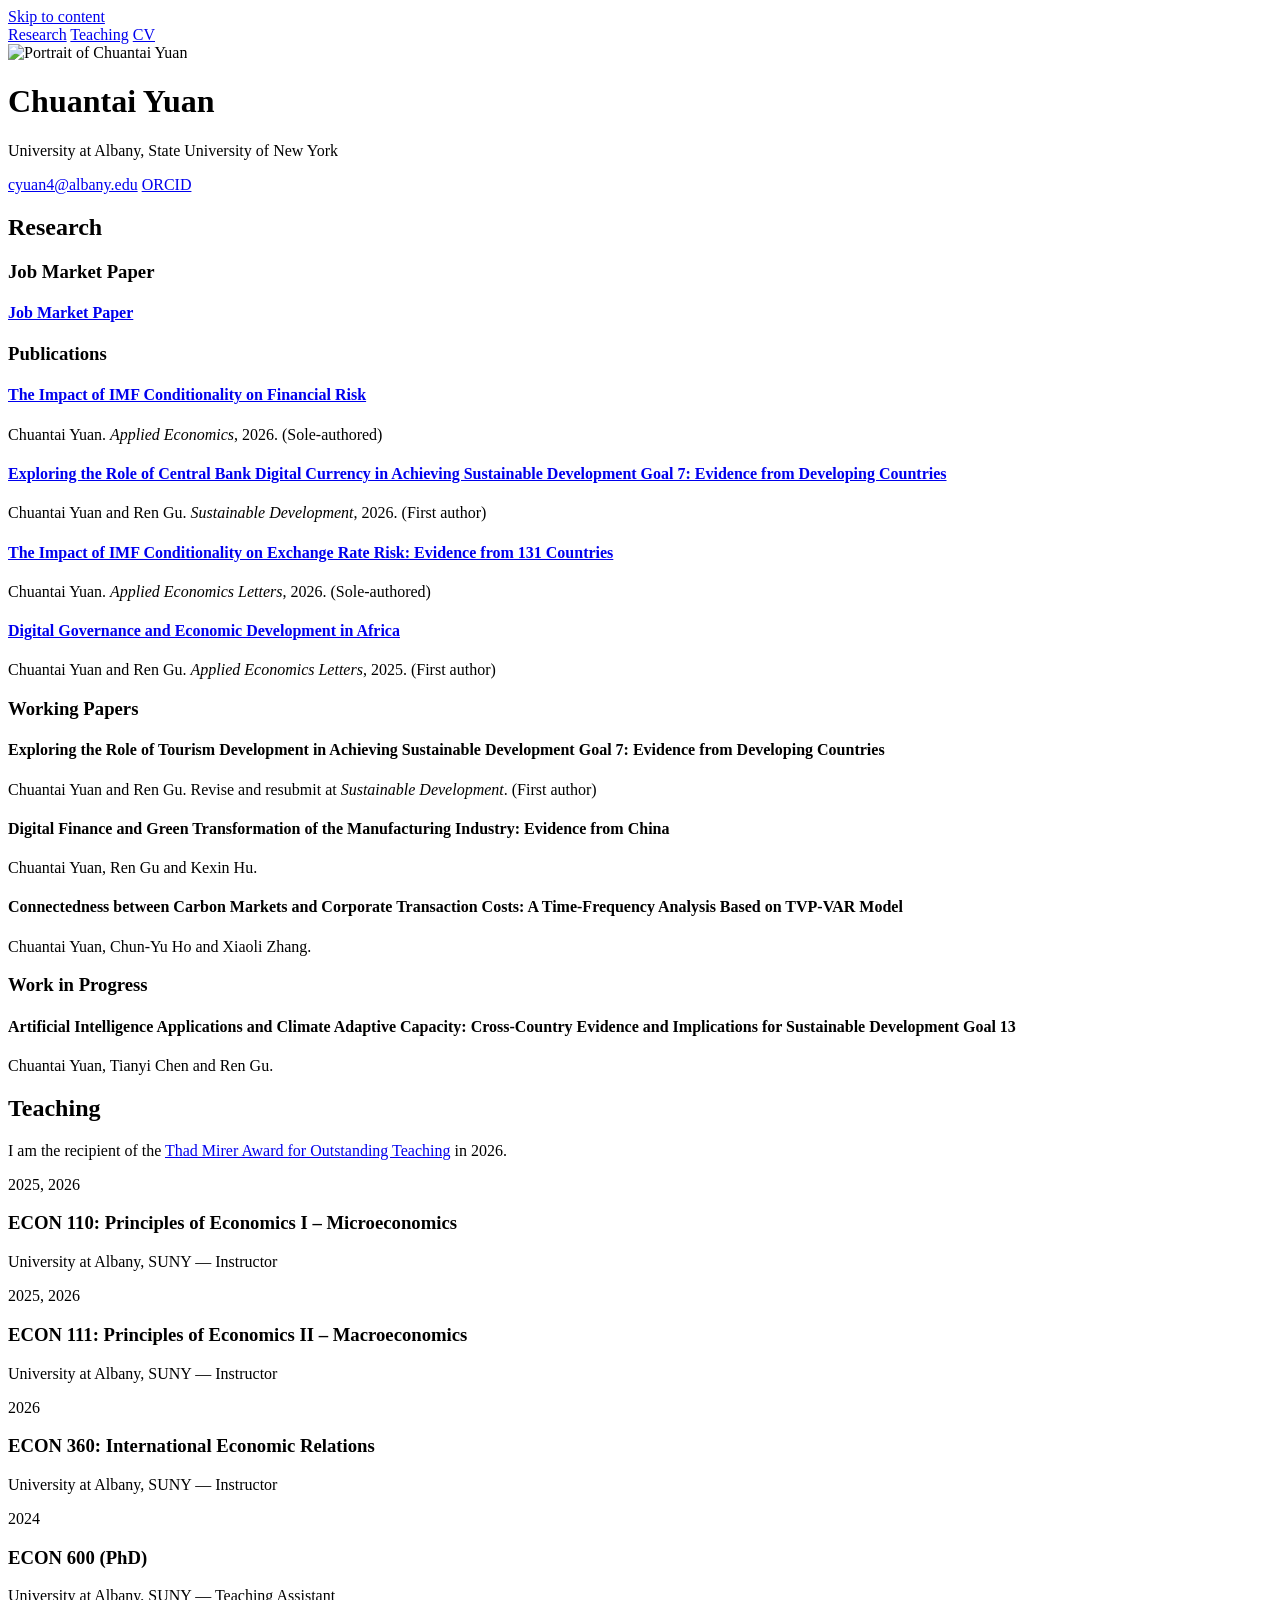
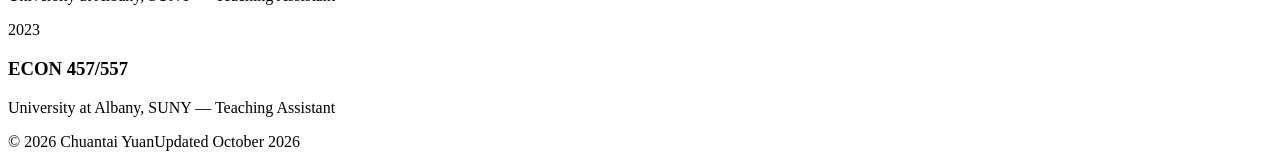
==== index.html @ 96037ec6 "Remove "PhD Student in Economics" from the profile affiliation line Co-Authored-By: Claude Opus 5.5 " ====
<!doctype html>
<html lang="en">
<head>
  <meta charset="utf-8">
  <meta name="viewport" content="width=device-width, initial-scale=1">
  <meta name="description" content="Chuantai Yuan is a PhD student in Economics at the University at Albany, State University of New York.">
  <meta name="author" content="Chuantai Yuan">
  <title>Chuantai Yuan</title>
  <link rel="canonical" href="https://chuantaiyuan.github.io/">
  <script type="application/ld+json">
  {
    "@context": "https://schema.org",
    "@type": "Person",
    "name": "Chuantai Yuan",
    "url": "https://chuantaiyuan.github.io/",
    "jobTitle": "PhD Student in Economics",
    "affiliation": {
      "@type": "CollegeOrUniversity",
      "name": "University at Albany, State University of New York"
    },
    "sameAs": [
      "https://orcid.org/0009-0007-8025-1393",
      "https://github.com/chuantaiyuan"
    ]
  }
  </script>
  <link rel="icon" href="assets/img/headshot.svg" type="image/svg+xml">
  <link rel="stylesheet" href="./home.css">
</head>

<body>
  <a class="skip-link" href="#main">Skip to content</a>
  <div class="page-shell">
    <nav class="site-nav" aria-label="Main navigation">
      <a href="#research">Research</a>
      <a href="#teaching">Teaching</a>
      <!-- TODO: upload CV PDF to assets/pdf/cv.pdf -->
      <a href="assets/pdf/cv.pdf">CV</a>
    </nav>

    <main id="main" tabindex="-1">
      <header class="profile" id="top">
        <div class="profile-portrait">
          <img class="profile-photo" src="assets/img/headshot.svg" alt="Portrait of Chuantai Yuan" width="340" height="340">
        </div>
        <div class="profile-details">
          <h1>Chuantai Yuan</h1>
          <p class="affiliation">University at Albany, State University of New York</p>
          <div class="contact-line" aria-label="Contact and profile links">
            <a href="mailto:cyuan4@albany.edu">cyuan4@albany.edu</a>
            <a href="https://orcid.org/0009-0007-8025-1393">ORCID</a>
          </div>
        </div>
        <div class="intro"><!-- Future Research Introduction: Add biography text here --></div>
      </header>

      <section id="research" aria-labelledby="research-heading">
        <h2 id="research-heading">Research</h2>

        <section class="research-group" aria-labelledby="jmp-heading">
          <h3 class="subheading" id="jmp-heading">Job Market Paper</h3>

          <!-- TODO: replace with the real title and update the href to the actual PDF/page -->
          <article class="paper">
            <h4><a href="assets/pdf/jmp.pdf">Job Market Paper</a></h4>
          </article>
        </section>

        <section class="research-group" aria-labelledby="publications-heading">
          <h3 class="subheading" id="publications-heading">Publications</h3>

          <article class="paper">
            <h4><a href="https://doi.org/10.1080/00036846.2026.2697057">The Impact of IMF Conditionality on Financial Risk</a></h4>
            <p>Chuantai Yuan. <em>Applied Economics</em>, 2026. (Sole-authored)</p>
          </article>

          <article class="paper">
            <h4><a href="https://doi.org/10.1002/sd.71508">Exploring the Role of Central Bank Digital Currency in Achieving Sustainable Development Goal 7: Evidence from Developing Countries</a></h4>
            <p>Chuantai Yuan and Ren Gu. <em>Sustainable Development</em>, 2026. (First author)</p>
          </article>

          <article class="paper">
            <h4><a href="https://doi.org/10.1080/13504851.2026.2763026">The Impact of IMF Conditionality on Exchange Rate Risk: Evidence from 131 Countries</a></h4>
            <p>Chuantai Yuan. <em>Applied Economics Letters</em>, 2026. (Sole-authored)</p>
          </article>

          <article class="paper">
            <h4><a href="https://doi.org/10.1080/13504851.2025.2584468">Digital Governance and Economic Development in Africa</a></h4>
            <p>Chuantai Yuan and Ren Gu. <em>Applied Economics Letters</em>, 2025. (First author)</p>
          </article>
        </section>

        <section class="research-group" aria-labelledby="working-papers-heading">
          <h3 class="subheading" id="working-papers-heading">Working Papers</h3>

          <article class="paper">
            <h4>Exploring the Role of Tourism Development in Achieving Sustainable Development Goal 7: Evidence from Developing Countries</h4>
            <p>Chuantai Yuan and Ren Gu. Revise and resubmit at <em>Sustainable Development</em>. (First author)</p>
          </article>

          <article class="paper">
            <h4>Digital Finance and Green Transformation of the Manufacturing Industry: Evidence from China</h4>
            <p>Chuantai Yuan, Ren Gu and Kexin Hu.</p>
          </article>

          <article class="paper">
            <h4>Connectedness between Carbon Markets and Corporate Transaction Costs: A Time-Frequency Analysis Based on TVP-VAR Model</h4>
            <p>Chuantai Yuan, Chun-Yu Ho and Xiaoli Zhang.</p>
          </article>
        </section>

        <section class="research-group" aria-labelledby="work-in-progress-heading">
          <h3 class="subheading" id="work-in-progress-heading">Work in Progress</h3>

          <article class="paper">
            <h4>Artificial Intelligence Applications and Climate Adaptive Capacity: Cross-Country Evidence and Implications for Sustainable Development Goal 13</h4>
            <p>Chuantai Yuan, Tianyi Chen and Ren Gu.</p>
          </article>
        </section>
      </section>

      <section id="teaching" aria-labelledby="teaching-heading">
        <h2 id="teaching-heading">Teaching</h2>

        <p class="entry-meta">I am the recipient of the <a href="https://www.albany.edu/economics/news/2026-2026-graduate-student-award-winners">Thad Mirer Award for Outstanding Teaching</a> in 2026.</p>

        <div class="dated-entry">
          <p class="date">2025, 2026</p>
          <div>
            <h3>ECON 110: Principles of Economics I &ndash; Microeconomics</h3>
            <p class="institution">University at Albany, SUNY &mdash; Instructor</p>
          </div>
        </div>

        <div class="dated-entry">
          <p class="date">2025, 2026</p>
          <div>
            <h3>ECON 111: Principles of Economics II &ndash; Macroeconomics</h3>
            <p class="institution">University at Albany, SUNY &mdash; Instructor</p>
          </div>
        </div>

        <div class="dated-entry">
          <p class="date">2026</p>
          <div>
            <h3>ECON 360: International Economic Relations</h3>
            <p class="institution">University at Albany, SUNY &mdash; Instructor</p>
          </div>
        </div>

        <div class="dated-entry">
          <p class="date">2024</p>
          <div>
            <h3>ECON 600 (PhD)</h3>
            <p class="institution">University at Albany, SUNY &mdash; Teaching Assistant</p>
          </div>
        </div>

        <div class="dated-entry">
          <p class="date">2023</p>
          <div>
            <h3>ECON 457/557</h3>
            <p class="institution">University at Albany, SUNY &mdash; Teaching Assistant</p>
          </div>
        </div>
      </section>
    </main>

    <footer><span>&copy; 2026 Chuantai Yuan</span><span>Updated October 2026</span></footer>
  </div>
</body>
</html>
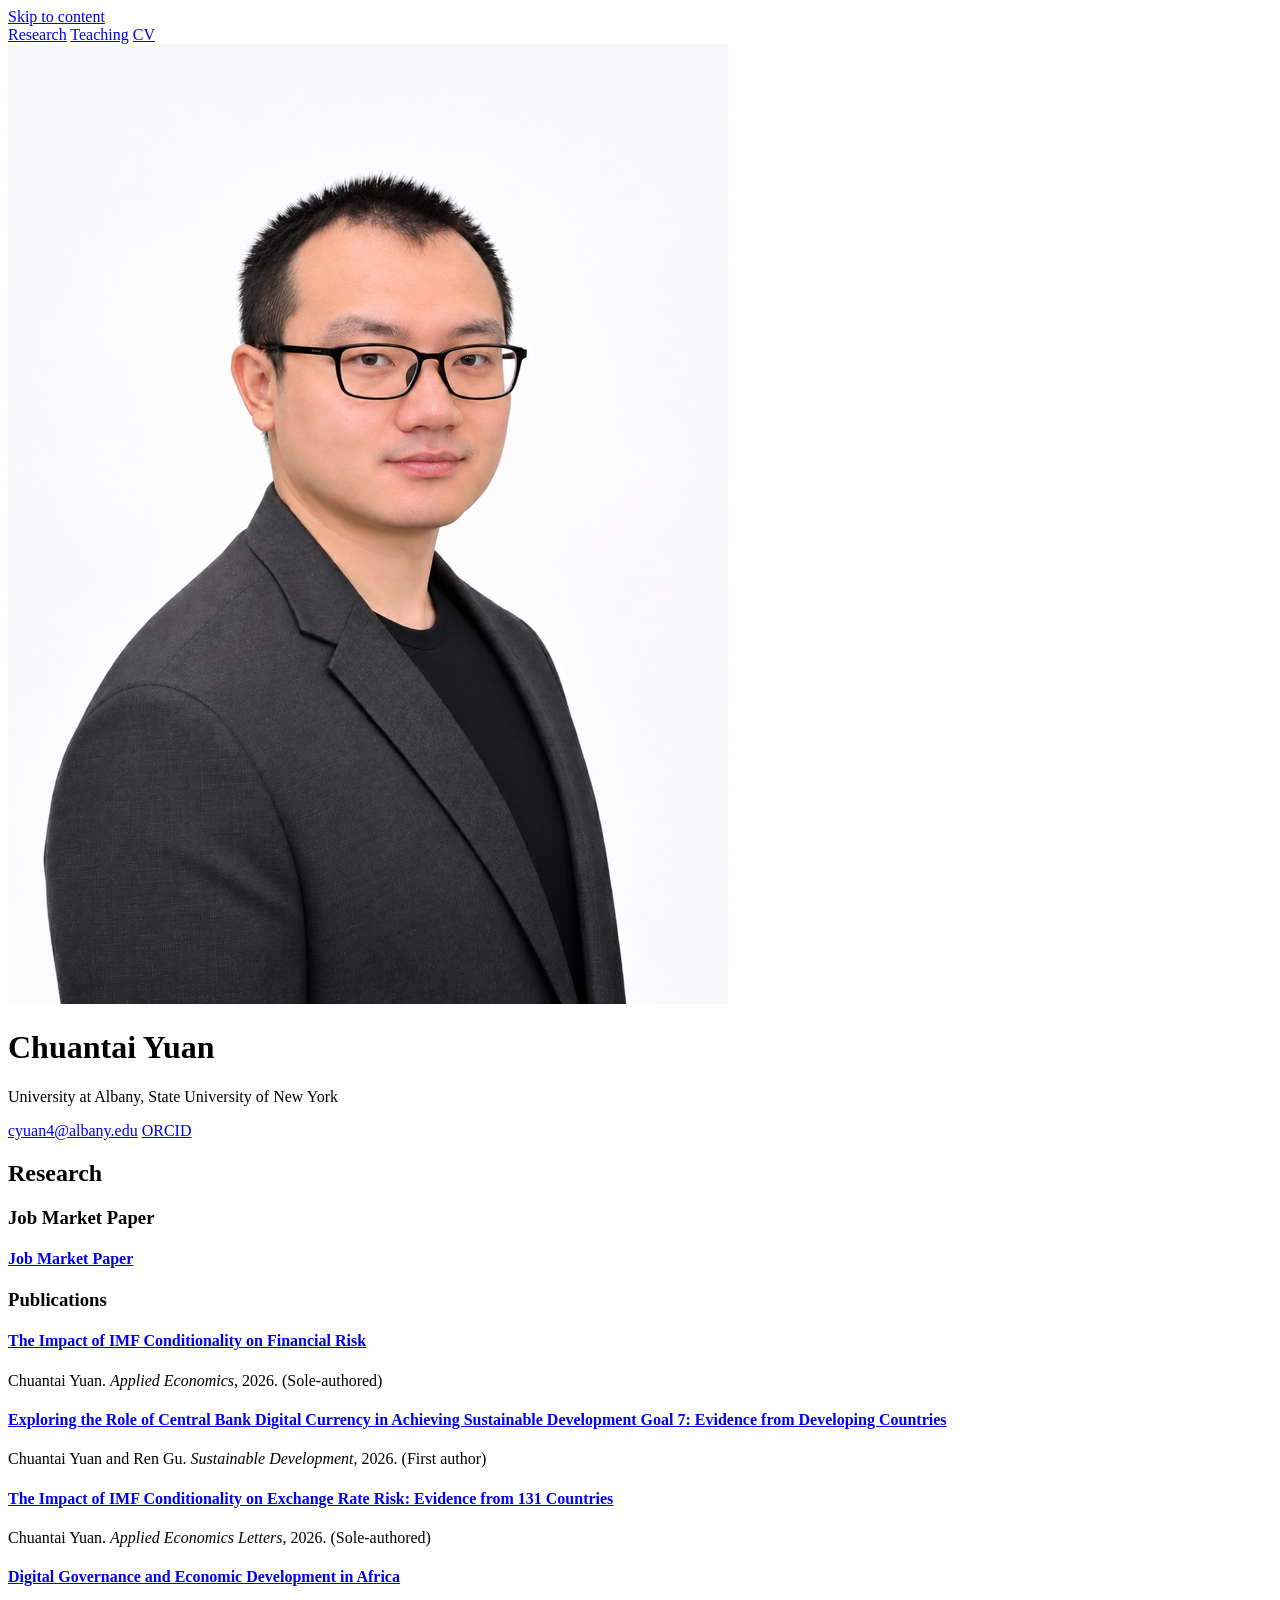
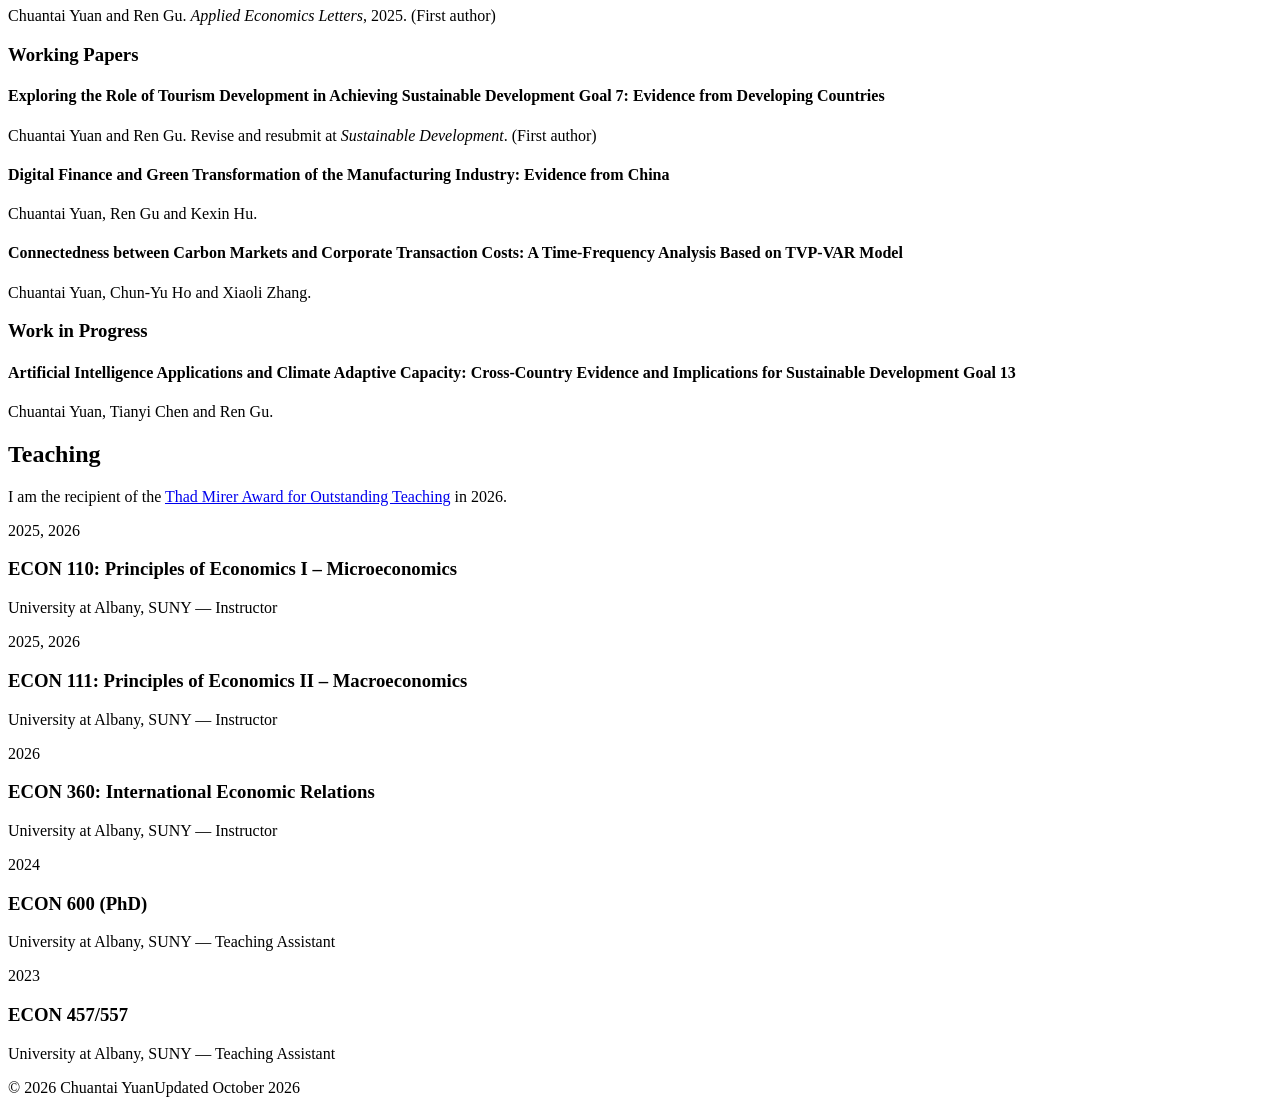
==== commit f43b9dc4: "Replace placeholder headshot with real profile photo Web-sized 720x960 JPEG (3:4, matching the portr" ====
--- a/index.html
+++ b/index.html
@@ -41,7 +41,7 @@
     <main id="main" tabindex="-1">
       <header class="profile" id="top">
         <div class="profile-portrait">
-          <img class="profile-photo" src="assets/img/headshot.svg" alt="Portrait of Chuantai Yuan" width="340" height="340">
+          <img class="profile-photo" src="assets/img/chuantaiyuan.jpg" alt="Portrait of Chuantai Yuan" width="720" height="960">
         </div>
         <div class="profile-details">
           <h1>Chuantai Yuan</h1>
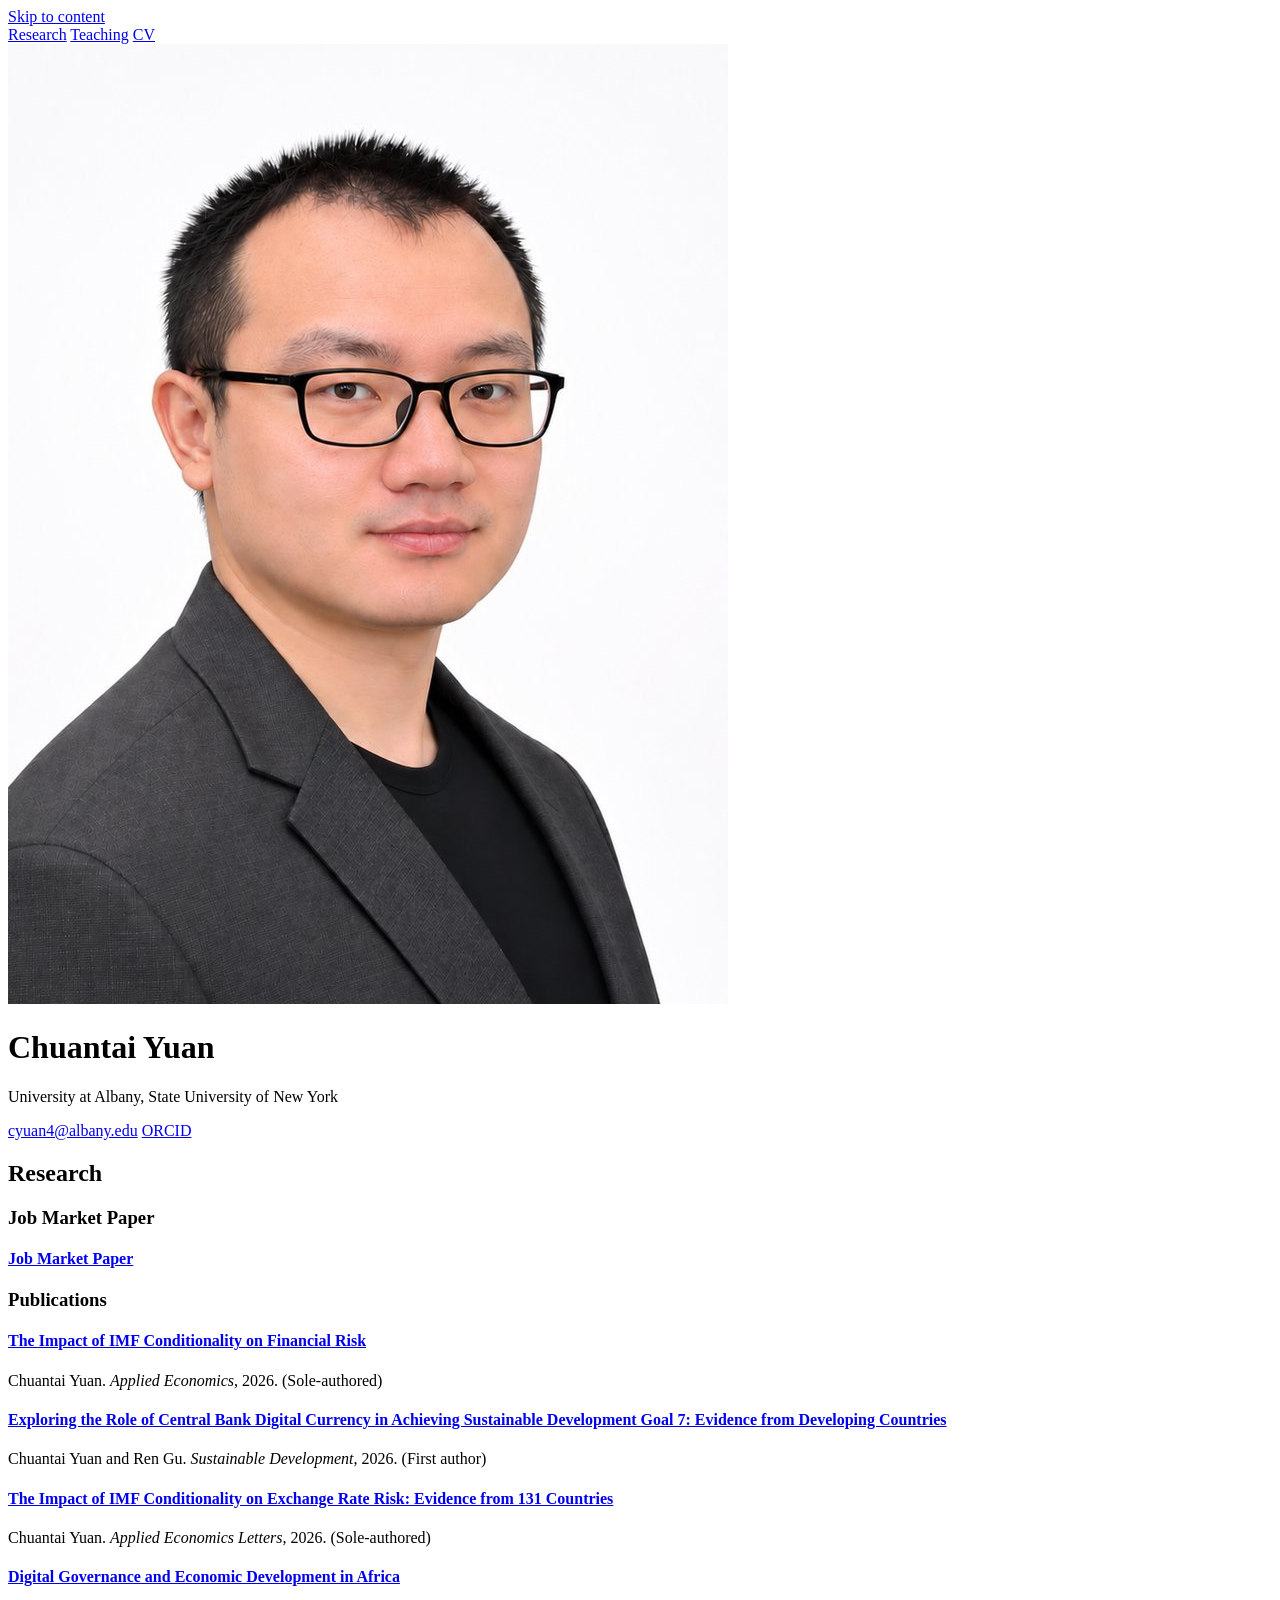
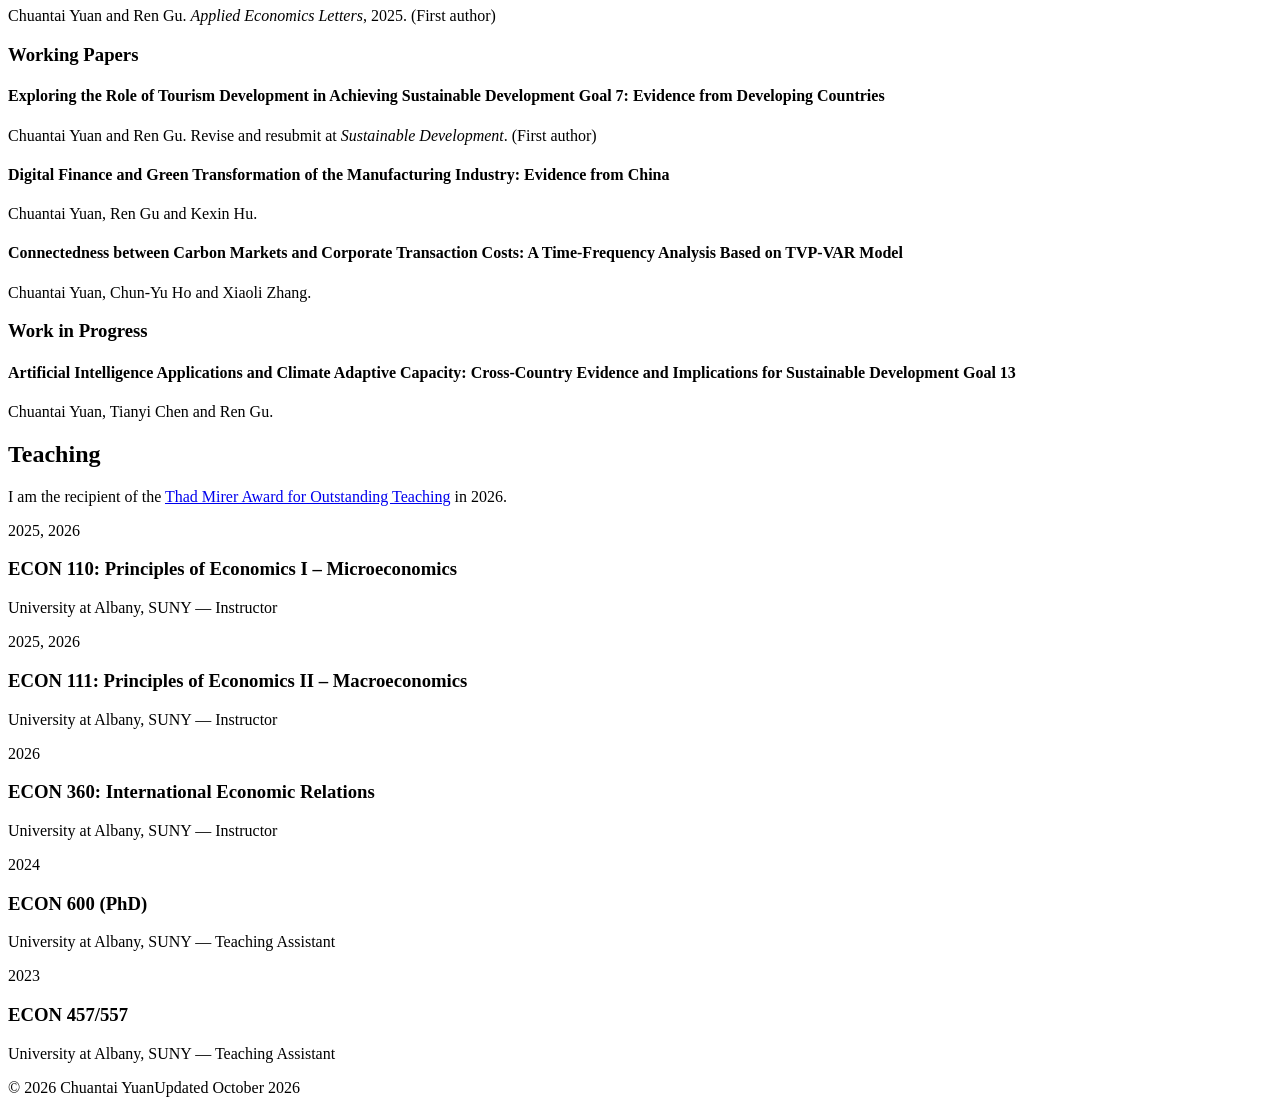
==== commit 0991ba7b: "Rename profile photo so browsers fetch the cropped version The cropped photo kept the old file name," ====
--- a/index.html
+++ b/index.html
@@ -41,7 +41,7 @@
     <main id="main" tabindex="-1">
       <header class="profile" id="top">
         <div class="profile-portrait">
-          <img class="profile-photo" src="assets/img/chuantaiyuan.jpg" alt="Portrait of Chuantai Yuan" width="720" height="960">
+          <img class="profile-photo" src="assets/img/chuantaiyuan-headshot.jpg" alt="Portrait of Chuantai Yuan" width="720" height="960">
         </div>
         <div class="profile-details">
           <h1>Chuantai Yuan</h1>
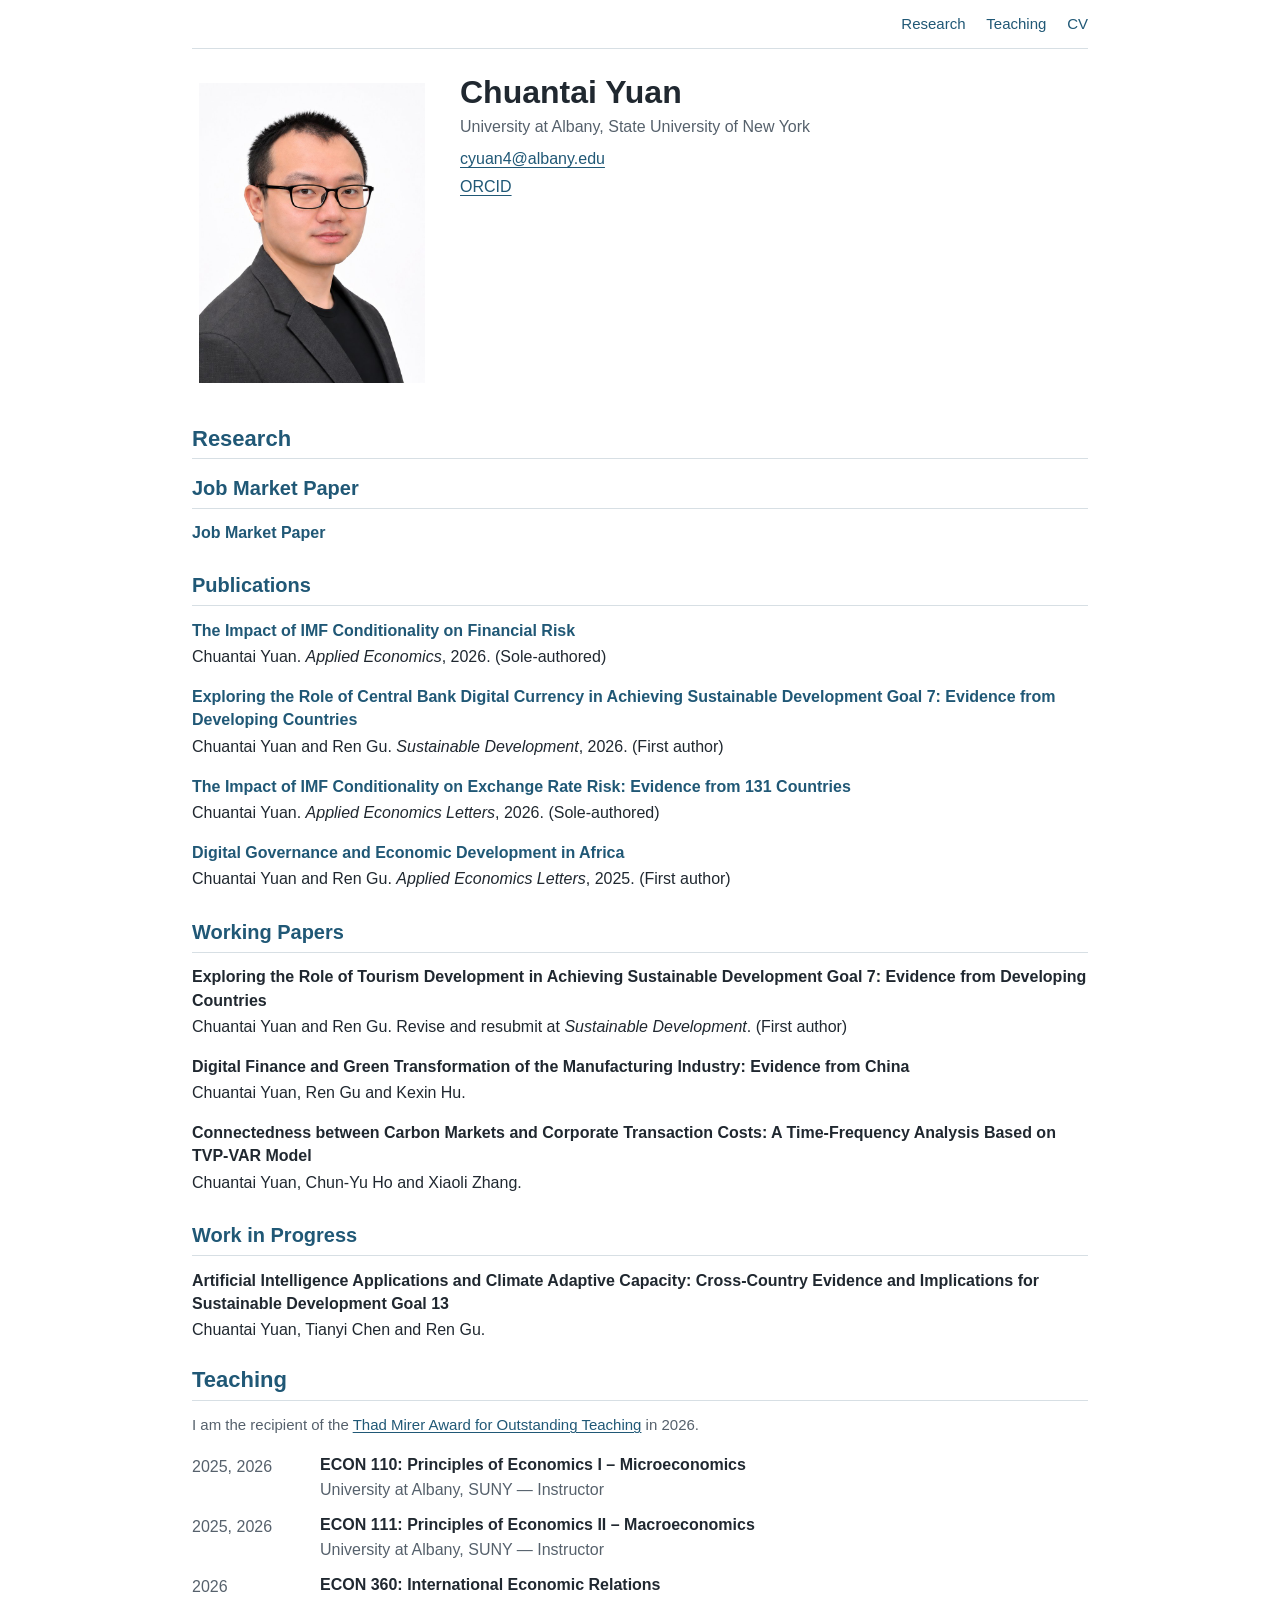
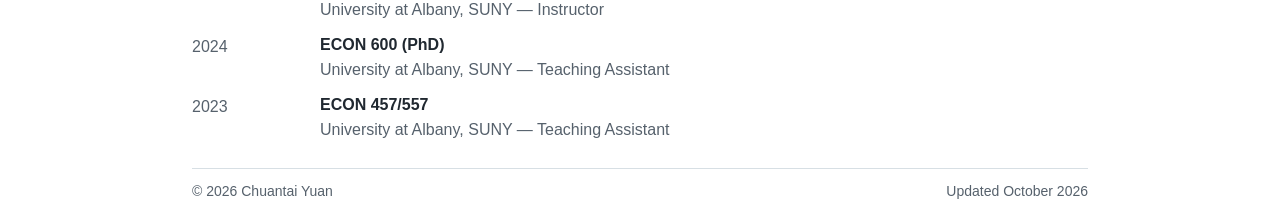
==== commit c8a838fd: "Shrink desktop profile photo column from 17rem to 15rem Also version the stylesheet link so browsers" ====
--- a/index.html
+++ b/index.html
@@ -25,7 +25,7 @@
   }
   </script>
   <link rel="icon" href="assets/img/headshot.svg" type="image/svg+xml">
-  <link rel="stylesheet" href="./home.css">
+  <link rel="stylesheet" href="./home.css?v=2">
 </head>
 
 <body>
--- a/home.css
+++ b/home.css
@@ -0,0 +1,85 @@
+/*
+ * Structure and class names adapted from Haotian Zheng's personal website
+ * template (https://github.com/HaotianZheng-Econ/HaotianZheng-Econ.github.io),
+ * used under the MIT License -- see LICENSE. Colors, copy, and content below
+ * belong to Chuantai Yuan.
+ */
+
+:root {
+  color-scheme: light;
+  --ink: #202830;
+  --muted: #56616c;
+  --accent: #205876;
+  --line: #d7dfe4;
+  --sans: Optima, Candara, Calibri, "Segoe UI", Arial, sans-serif;
+}
+* { box-sizing: border-box; }
+html { scroll-behavior: smooth; scroll-padding-top: 1rem; }
+body {
+  margin: 0;
+  background: #fff;
+  color: var(--ink);
+  font: 1rem/1.5 var(--sans);
+  overflow-wrap: break-word;
+}
+a { color: var(--accent); text-underline-offset: .16em; }
+a:hover { color: #123b52; }
+a:focus-visible { outline: 2px solid var(--accent); outline-offset: 4px; }
+.page-shell { width: min(100% - 3rem, 56rem); margin: 0 auto; }
+.skip-link { position: absolute; left: 1rem; top: .5rem; transform: translateY(-180%); background: #fff; padding: .5rem; }
+.skip-link:focus { transform: translateY(0); }
+.site-nav { display: flex; flex-wrap: wrap; gap: .35rem 1.3rem; justify-content: flex-end; padding: .8rem 0; border-bottom: 1px solid var(--line); }
+.site-nav a { font-size: .9375rem; text-decoration: none; }
+.profile { display: grid; grid-template-columns: 15rem minmax(0, 1fr); grid-template-rows: auto 1fr; grid-template-areas: "portrait details" "portrait intro"; column-gap: 1.75rem; row-gap: .7rem; padding: 1.5rem 0 .5rem; }
+.profile-portrait { grid-area: portrait; align-self: center; width: 100%; aspect-ratio: 3 / 4; display: grid; place-items: center; }
+.profile-photo { display: block; width: 94%; height: auto; }
+.profile-details { grid-area: details; align-self: start; min-width: 0; }
+h1, h2, h3, h4, p { margin: 0; }
+h1 { font-size: 2rem; line-height: 1.2; font-weight: 600; margin-bottom: .25rem; }
+.affiliation { color: var(--muted); margin-bottom: .5rem; }
+.contact-line { display: flex; flex-wrap: wrap; gap: .2rem 1rem; font-size: 1rem; overflow-wrap: anywhere; }
+.contact-line > a:first-child { flex-basis: 100%; }
+.intro { grid-area: intro; align-self: end; min-width: 0; font: 1rem/1.55 Georgia, "Times New Roman", serif; }
+.intro:empty { display: none; }
+.intro p + p { margin-top: .65rem; }
+section { margin-top: 1.5rem; }
+h2 { font-size: 1.375rem; line-height: 1.3; color: var(--accent); padding-bottom: .3rem; margin-bottom: .85rem; border-bottom: 1px solid var(--line); }
+h3, h4 { font-size: 1rem; line-height: 1.45; font-weight: 600; }
+.dated-entry { display: grid; grid-template-columns: 7rem minmax(0, 1fr); gap: 1rem; margin-bottom: .65rem; }
+.dated-entry p { margin-top: .15rem; }
+.institution { font-weight: 500; color: var(--muted); }
+.date { color: var(--muted); white-space: nowrap; }
+.research-group { margin-top: 1.65rem; }
+.research-group:first-of-type { margin-top: .9rem; }
+.subheading { color: var(--accent); font-size: 1.25rem; font-weight: 650; padding-bottom: .3rem; border-bottom: 1px solid var(--line); margin: 0 0 .8rem; }
+.paper { margin-bottom: 1rem; }
+.paper:last-child { margin-bottom: 0; }
+.paper p { margin-top: .2rem; }
+.paper h4 a { text-decoration: none; }
+.paper h4 a:hover { text-decoration: underline; }
+.entry-meta { color: var(--muted); font-size: .9375rem; margin-bottom: 1rem; }
+footer { display: flex; justify-content: space-between; gap: .5rem 1rem; flex-wrap: wrap; border-top: 1px solid var(--line); margin-top: 1.6rem; padding: .75rem 0 1.25rem; color: var(--muted); font-size: .875rem; }
+@media (max-width: 56rem) {
+  .profile { grid-template-columns: 9rem minmax(0, 1fr); grid-template-rows: auto auto; grid-template-areas: "portrait details" "intro intro"; gap: 1rem; }
+  .profile-details { align-self: stretch; display: flex; flex-direction: column; justify-content: space-between; }
+  .intro { align-self: start; }
+}
+@media (max-width: 640px) {
+  .page-shell { width: calc(100% - 2rem); }
+  .site-nav { justify-content: flex-start; gap: .3rem 1rem; }
+  .profile { grid-template-columns: clamp(80px, 28vw, 112px) minmax(0, 1fr); grid-template-areas: "portrait details" "intro intro"; gap: 1rem; padding-top: 1.25rem; }
+  h1 { font-size: clamp(1.4rem, 5.8vw, 1.8rem); }
+  .affiliation { line-height: 1.4; }
+  .contact-line { column-gap: .8rem; font-size: .9375rem; }
+  .dated-entry { grid-template-columns: 1fr; gap: .1rem; margin-bottom: .65rem; }
+}
+@media (prefers-reduced-motion: reduce) { html { scroll-behavior: auto; } }
+@media print {
+  .site-nav, .skip-link { display: none; }
+  .page-shell { width: 100%; }
+  body { font-size: 10pt; }
+  section { break-inside: auto; }
+  h2, h3 { break-after: avoid; }
+  .paper, .dated-entry { break-inside: avoid; }
+  a { color: inherit; }
+}
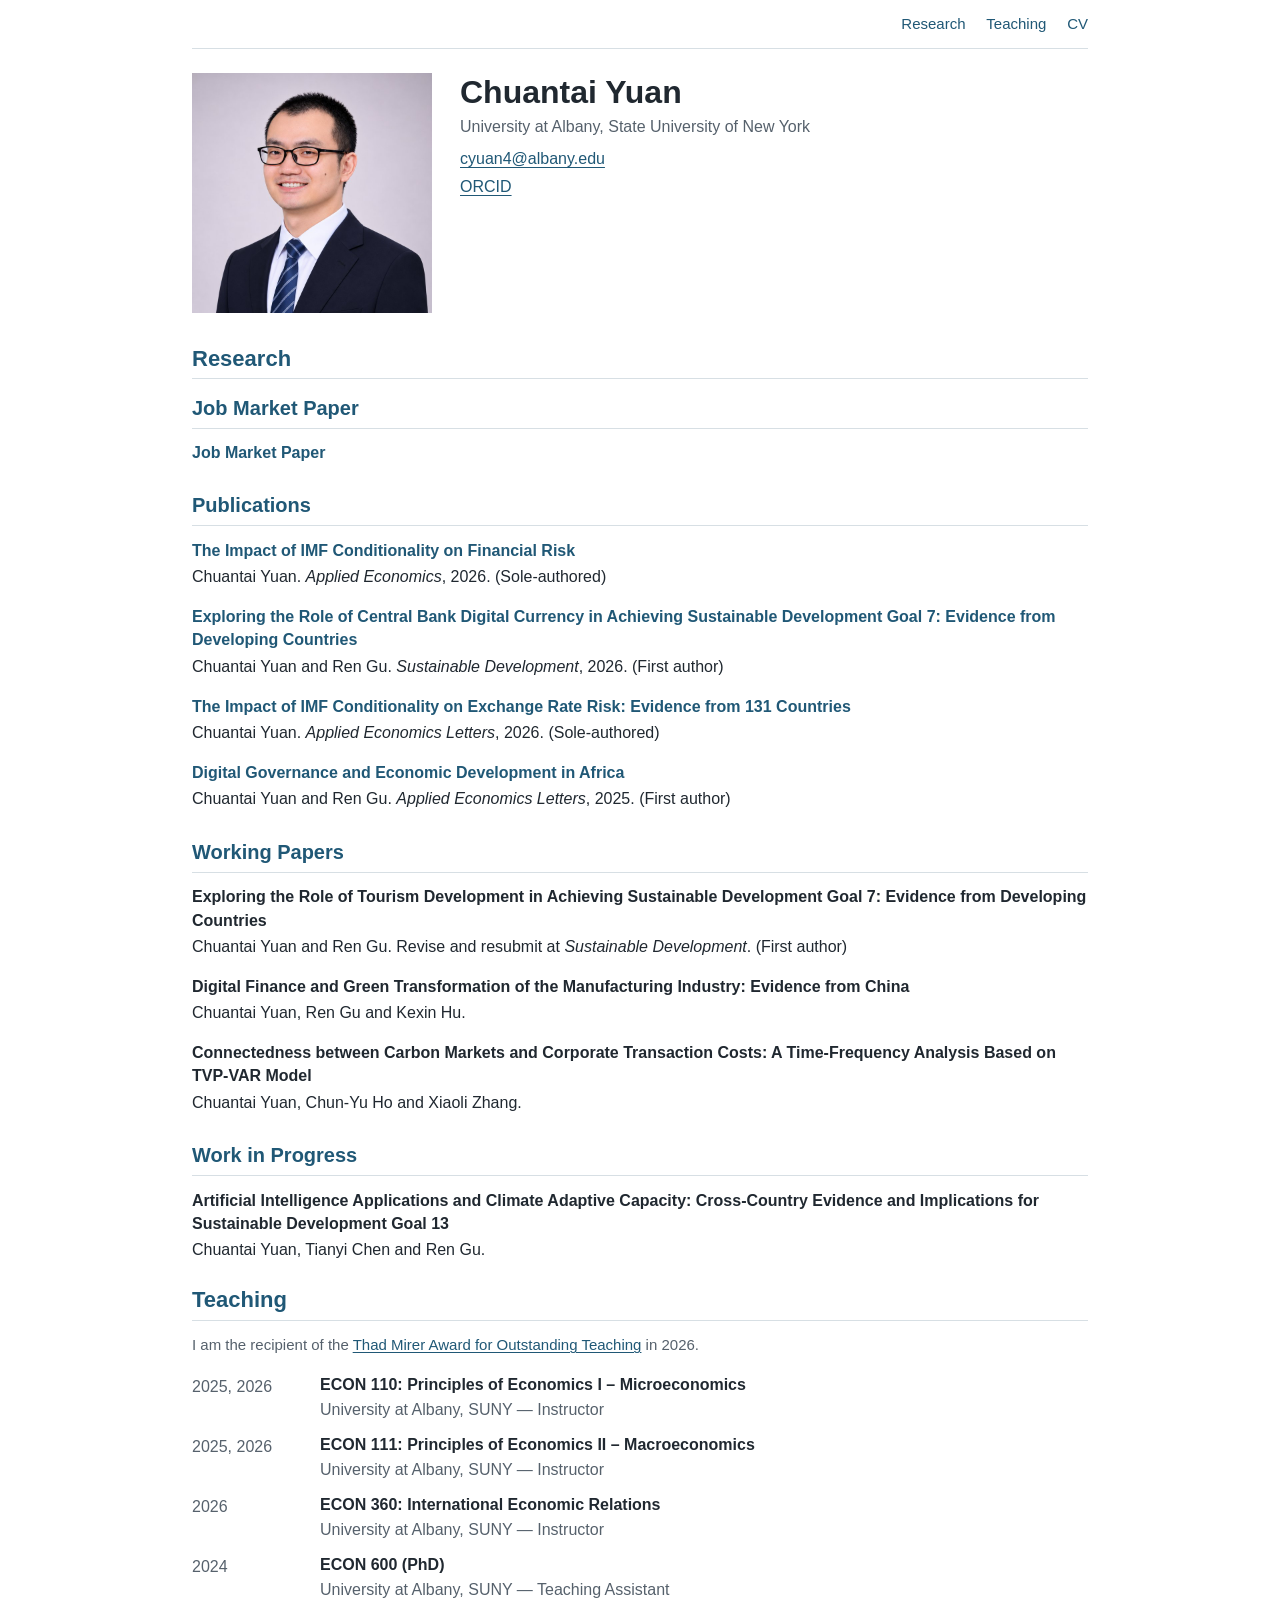
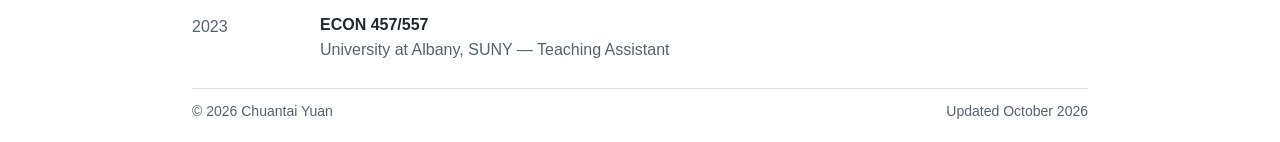
==== commit 59ba8e4f: "Switch to the new square headshot and a square portrait frame The new photo is square; framing it 1:" ====
--- a/index.html
+++ b/index.html
@@ -25,7 +25,7 @@
   }
   </script>
   <link rel="icon" href="assets/img/headshot.svg" type="image/svg+xml">
-  <link rel="stylesheet" href="./home.css?v=2">
+  <link rel="stylesheet" href="./home.css?v=3">
 </head>
 
 <body>
@@ -34,14 +34,13 @@
     <nav class="site-nav" aria-label="Main navigation">
       <a href="#research">Research</a>
       <a href="#teaching">Teaching</a>
-      <!-- TODO: upload CV PDF to assets/pdf/cv.pdf -->
-      <a href="assets/pdf/cv.pdf">CV</a>
+      <a href="https://chuantaiyuan.github.io/assets/pdf/cv.pdf">CV</a>
     </nav>
 
     <main id="main" tabindex="-1">
       <header class="profile" id="top">
         <div class="profile-portrait">
-          <img class="profile-photo" src="assets/img/chuantaiyuan-headshot.jpg" alt="Portrait of Chuantai Yuan" width="720" height="960">
+          <img class="profile-photo" src="assets/img/chuantaiyuan-headshot-2.jpg" alt="Portrait of Chuantai Yuan" width="720" height="720">
         </div>
         <div class="profile-details">
           <h1>Chuantai Yuan</h1>
--- a/home.css
+++ b/home.css
@@ -31,8 +31,8 @@
 .site-nav { display: flex; flex-wrap: wrap; gap: .35rem 1.3rem; justify-content: flex-end; padding: .8rem 0; border-bottom: 1px solid var(--line); }
 .site-nav a { font-size: .9375rem; text-decoration: none; }
 .profile { display: grid; grid-template-columns: 15rem minmax(0, 1fr); grid-template-rows: auto 1fr; grid-template-areas: "portrait details" "portrait intro"; column-gap: 1.75rem; row-gap: .7rem; padding: 1.5rem 0 .5rem; }
-.profile-portrait { grid-area: portrait; align-self: center; width: 100%; aspect-ratio: 3 / 4; display: grid; place-items: center; }
-.profile-photo { display: block; width: 94%; height: auto; }
+.profile-portrait { grid-area: portrait; align-self: center; width: 100%; aspect-ratio: 1 / 1; display: grid; place-items: center; }
+.profile-photo { display: block; width: 100%; height: auto; }
 .profile-details { grid-area: details; align-self: start; min-width: 0; }
 h1, h2, h3, h4, p { margin: 0; }
 h1 { font-size: 2rem; line-height: 1.2; font-weight: 600; margin-bottom: .25rem; }
